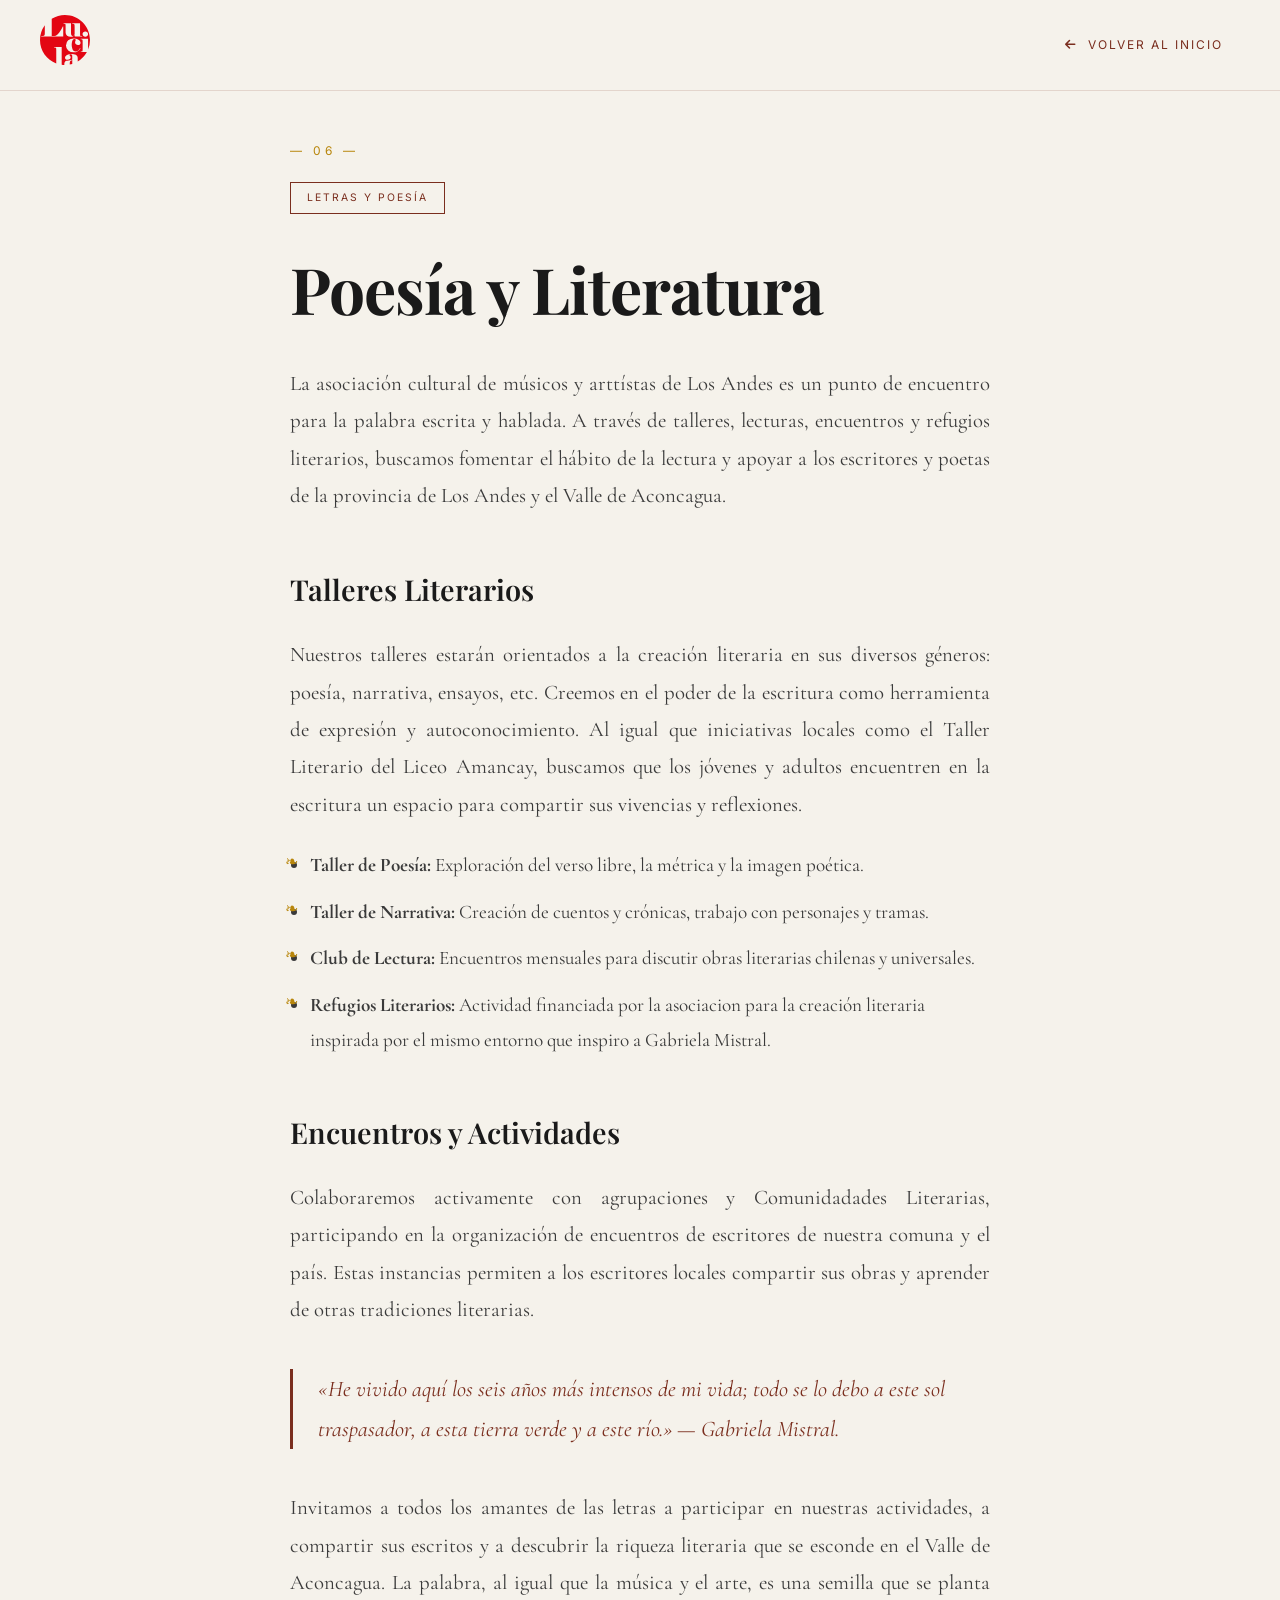
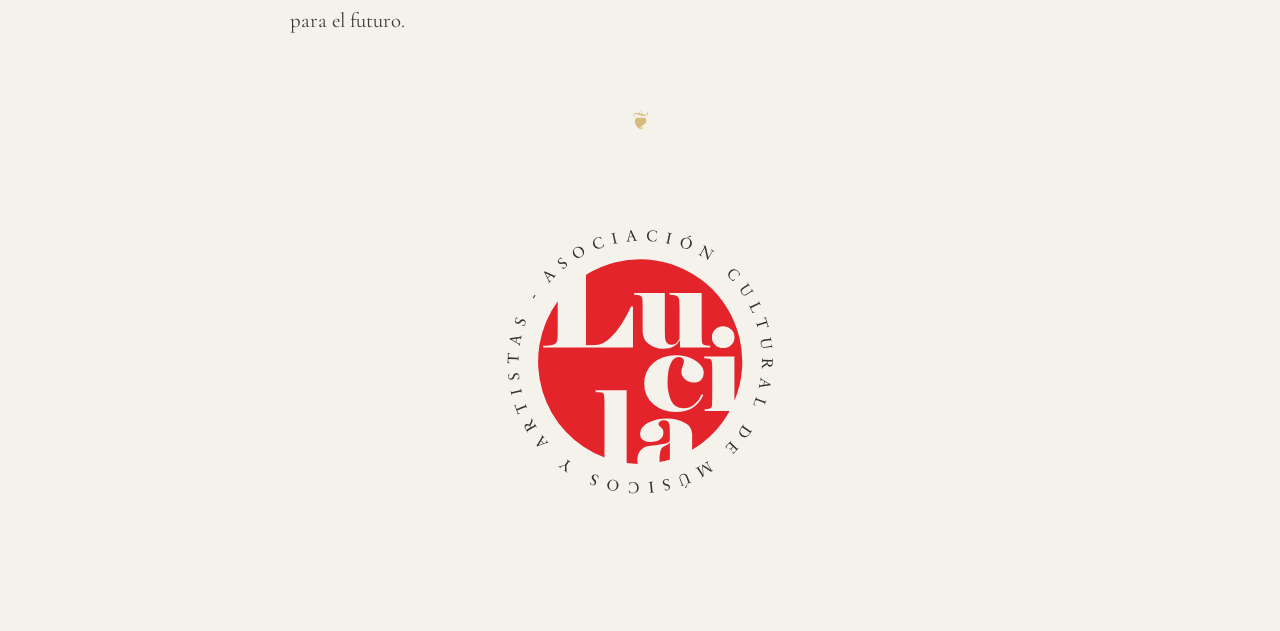
==== proyectos/poesia-literatura.html @ eca643c1 "Conectar formulario de subida" ====
<!DOCTYPE html>
<html lang="es-CL">
<head>
    <meta charset="UTF-8">
    <meta name="viewport" content="width=device-width, initial-scale=1.0">
    <title>Poesía y Literatura | Asociación Cultural Lucila</title>
    <link rel="preconnect" href="https://fonts.googleapis.com">
    <link rel="preconnect" href="https://fonts.gstatic.com" crossorigin>
    <link href="https://fonts.googleapis.com/css2?family=Playfair+Display:ital,wght@0,400;0,600;0,700;0,900;1,400;1,700&family=Cormorant+Garamond:ital,wght@0,400;0,500;0,600;1,400&family=Inter:wght@400;500;600&display=swap" rel="stylesheet">
    <link rel="stylesheet" href="https://cdnjs.cloudflare.com/ajax/libs/font-awesome/6.5.0/css/all.min.css">
    <style>
        :root { --paper: #F5F2EB; --ink: #1A1A1A; --red: #7A2E1E; --gold: #B8860B; --border: rgba(122, 46, 30, 0.15); --font-display: 'Playfair Display', serif; --font-body: 'Cormorant Garamond', serif; --font-sans: 'Inter', sans-serif; }
        * { margin: 0; padding: 0; box-sizing: border-box; }
        body { background-color: var(--paper); color: var(--ink); font-family: var(--font-body); line-height: 1.8; -webkit-font-smoothing: antialiased; }
        .nav-inner { position: fixed; top: 0; left: 0; width: 100%; padding: 15px 40px; display: flex; justify-content: space-between; align-items: center; background: rgba(245, 242, 235, 0.95); backdrop-filter: blur(8px); z-index: 100; border-bottom: 1px solid var(--border); }
        .nav-inner img { height: 50px; width: auto; transition: transform 0.3s ease; }
        .nav-inner img:hover { transform: scale(1.03); }
        .btn-back { font-family: var(--font-sans); font-size: 0.75rem; text-transform: uppercase; letter-spacing: 2px; color: var(--red); text-decoration: none; display: flex; align-items: center; gap: 10px; transition: all 0.3s ease; padding: 8px 16px; border: 1px solid transparent; border-radius: 4px; }
        .btn-back:hover { background-color: var(--red); color: var(--paper); gap: 15px; }
        .main-content { max-width: 760px; margin: 140px auto 60px; padding: 0 30px; animation: fadeIn 0.8s ease-out; }
        @keyframes fadeIn { from { opacity: 0; transform: translateY(20px); } to { opacity: 1; transform: translateY(0); } }
        .header-meta { margin-bottom: 40px; }
        .meta-num { font-family: var(--font-sans); font-size: 0.75rem; letter-spacing: 4px; color: var(--gold); margin-bottom: 20px; display: block; }
        .tag { display: inline-block; border: 1px solid var(--red); color: var(--red); font-family: var(--font-sans); font-size: 0.65rem; letter-spacing: 2px; text-transform: uppercase; padding: 6px 16px; }
        h1 { font-family: var(--font-display); font-size: 4rem; font-weight: 700; line-height: 1.1; letter-spacing: -1px; margin-bottom: 40px; }
        h2 { font-family: var(--font-display); font-size: 1.8rem; font-weight: 600; margin: 50px 0 20px; }
        p { font-size: 1.3rem; margin-bottom: 25px; color: #3a3a3a; text-align: justify; }
        ul { margin-bottom: 30px; padding-left: 20px; }
        li { font-size: 1.2rem; margin-bottom: 12px; color: #3a3a3a; position: relative; }
        li::before { content: "❧"; position: absolute; left: -25px; color: var(--gold); font-size: 1rem; }
        .quote { border-left: 3px solid var(--red); padding-left: 25px; margin: 40px 0; font-style: italic; font-size: 1.4rem; color: var(--red); }
        .inner-footer { text-align: center; margin-top: 80px; padding-bottom: 60px; }
        .inner-footer img { max-width: 280px; height: auto; opacity: 0.9; }
        .divider { text-align: center; margin: 60px 0; color: var(--gold); font-size: 1.5rem; opacity: 0.5; }
        @media (max-width: 768px) { .nav-inner { padding: 15px 20px; } .nav-inner img { height: 40px; } .main-content { margin-top: 100px; padding: 0 20px; } h1 { font-size: 2.8rem; } p { font-size: 1.15rem; } .inner-footer img { max-width: 200px; } }
    </style>
</head>
<body>
    <nav class="nav-inner">
        <a href="../index.html"><img src="../assets/img/logo-lucila-r.svg" alt="Corporación Cultural Lucila"></a>
        <a href="../index.html" class="btn-back"><i class="fas fa-arrow-left"></i> Volver al inicio</a>
    </nav>
    <main class="main-content">
        <header class="header-meta">
            <span class="meta-num">— 06 —</span>
            <div class="tag">Letras y Poesía</div>
        </header>
        <h1>Poesía y Literatura</h1>
        <p>La asociación cultural de músicos y arttístas de Los Andes es un punto de encuentro para la palabra escrita y hablada. A través de talleres, lecturas, encuentros y refugios literarios, buscamos fomentar el hábito de la lectura y apoyar a los escritores y poetas de la provincia de Los Andes y el Valle de Aconcagua.</p>
        <h2>Talleres Literarios</h2>
        <p>Nuestros talleres estarán orientados a la creación literaria en sus diversos géneros: poesía, narrativa, ensayos, etc. Creemos en el poder de la escritura como herramienta de expresión y autoconocimiento. Al igual que iniciativas locales como el Taller Literario del Liceo Amancay, buscamos que los jóvenes y adultos encuentren en la escritura un espacio para compartir sus vivencias y reflexiones.</p>
        <ul>
            <li><strong>Taller de Poesía:</strong> Exploración del verso libre, la métrica y la imagen poética.</li>
            <li><strong>Taller de Narrativa:</strong> Creación de cuentos y crónicas, trabajo con personajes y tramas.</li>
            <li><strong>Club de Lectura:</strong> Encuentros mensuales para discutir obras literarias chilenas y universales.</li>
            <li><strong>Refugios Literarios:</strong> Actividad financiada por la asociacion para la creación literaria inspirada por el mismo entorno que inspiro a Gabriela Mistral.</li>
        </ul>
        <h2>Encuentros y Actividades</h2>
        <p>Colaboraremos activamente con agrupaciones y Comunidadades Literarias, participando en la organización de encuentros de escritores de nuestra comuna y el país. Estas instancias permiten a los escritores locales compartir sus obras y aprender de otras tradiciones literarias.</p>
        <div class="quote">
            «He vivido aquí los seis años más intensos de mi vida; todo se lo debo a este sol traspasador, a esta tierra verde y a este río.» — Gabriela Mistral.
        </div>
        <p>Invitamos a todos los amantes de las letras a participar en nuestras actividades, a compartir sus escritos y a descubrir la riqueza literaria que se esconde en el Valle de Aconcagua. La palabra, al igual que la música y el arte, es una semilla que se planta para el futuro.</p>
        <div class="divider">❦</div>
        <footer class="inner-footer">
            <img src="../assets/img/logo-lucila-final_Mesa de trabajo 1.svg" alt="Sello Asociación Cultural de Músicos y Artistas Lucila">
        </footer>
    </main>
</body>
</html>
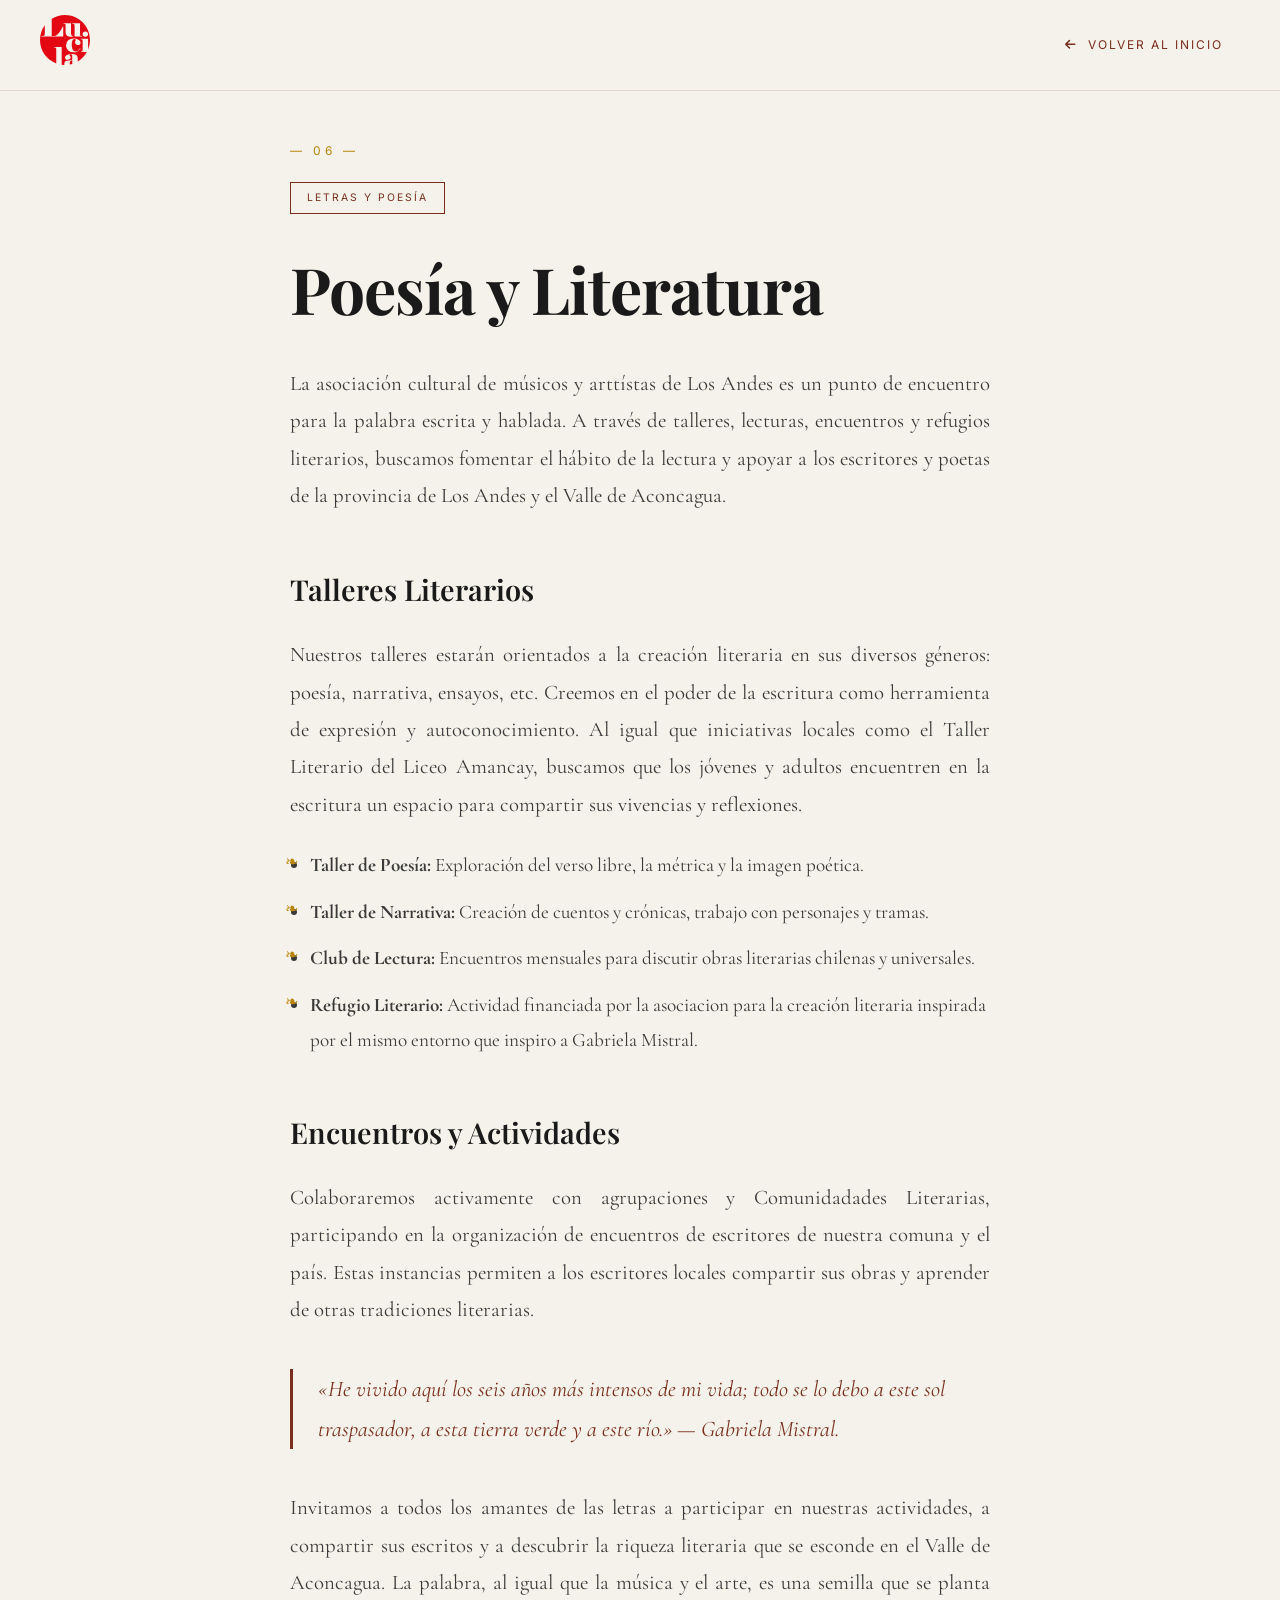
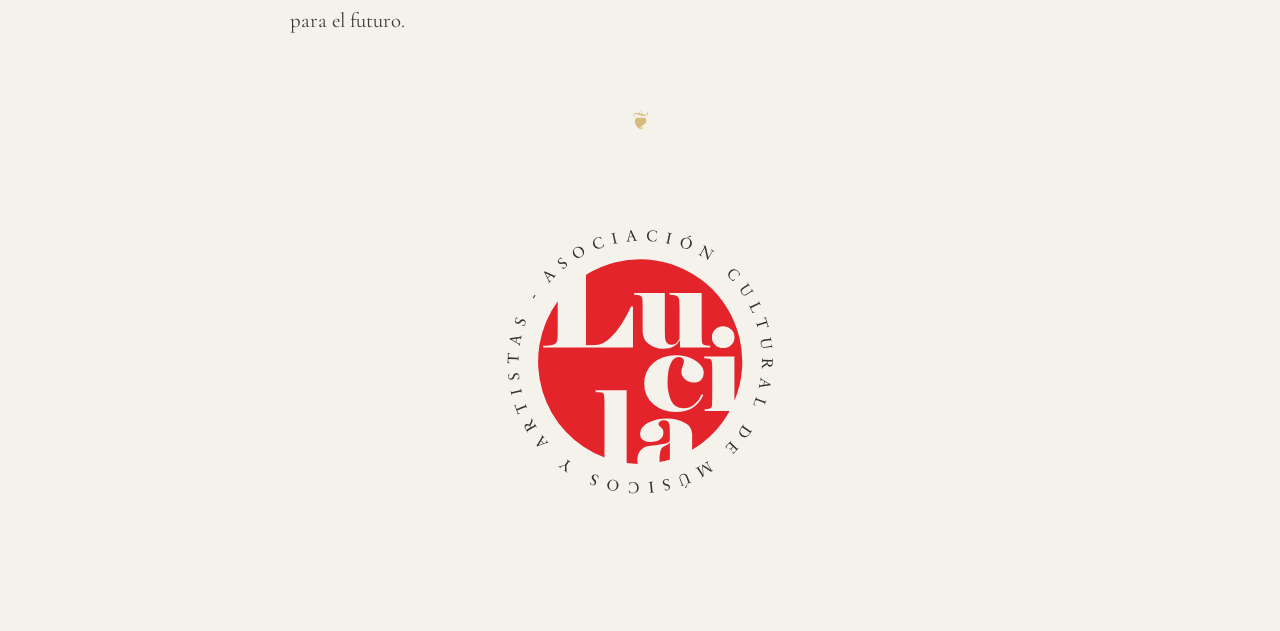
==== commit fa50a7a3: "Restaurar galeria 3 columnas e imagenes IA" ====
--- a/proyectos/poesia-literatura.html
+++ b/proyectos/poesia-literatura.html
@@ -53,7 +53,7 @@
             <li><strong>Taller de Poesía:</strong> Exploración del verso libre, la métrica y la imagen poética.</li>
             <li><strong>Taller de Narrativa:</strong> Creación de cuentos y crónicas, trabajo con personajes y tramas.</li>
             <li><strong>Club de Lectura:</strong> Encuentros mensuales para discutir obras literarias chilenas y universales.</li>
-            <li><strong>Refugios Literarios:</strong> Actividad financiada por la asociacion para la creación literaria inspirada por el mismo entorno que inspiro a Gabriela Mistral.</li>
+            <li><strong>Refugio Literario:</strong> Actividad financiada por la asociacion para la creación literaria inspirada por el mismo entorno que inspiro a Gabriela Mistral.</li>
         </ul>
         <h2>Encuentros y Actividades</h2>
         <p>Colaboraremos activamente con agrupaciones y Comunidadades Literarias, participando en la organización de encuentros de escritores de nuestra comuna y el país. Estas instancias permiten a los escritores locales compartir sus obras y aprender de otras tradiciones literarias.</p>
